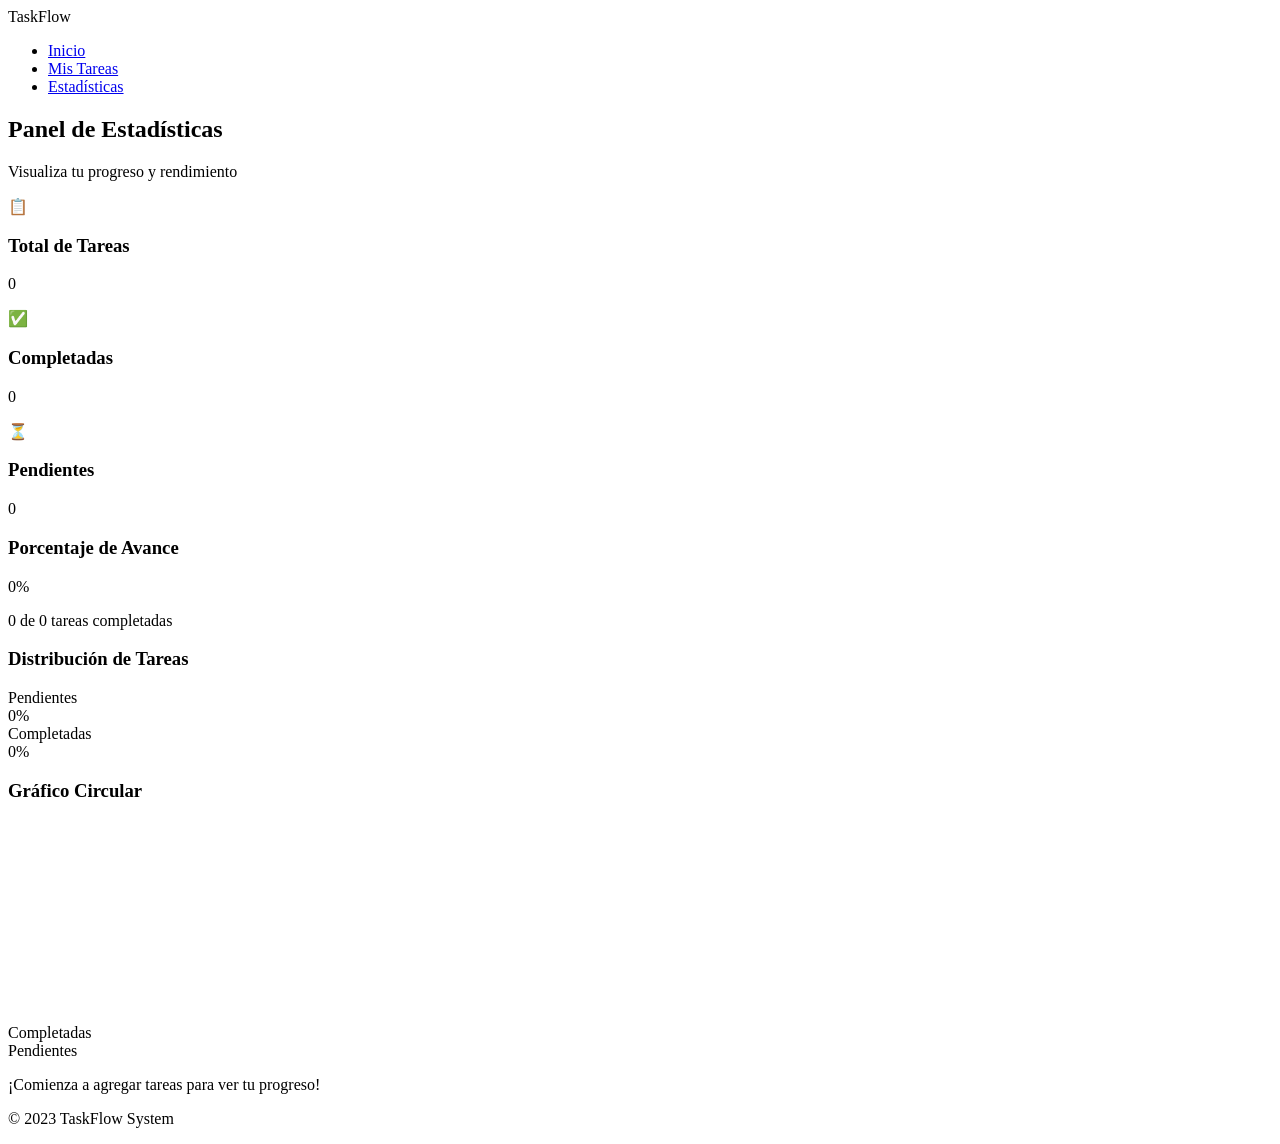
==== dashboard/dashboard.html @ 23ae8cb1 "Primer commit de la carpeta dashboard" ====
<!DOCTYPE html>
<html lang="es">
<head>
    <meta charset="UTF-8">
    <meta name="viewport" content="width=device-width, initial-scale=1.0">
    <title>TaskFlow - Estadísticas</title>
    <link rel="stylesheet" href="dashboard.css">
</head>
<body>
    <nav class="navbar">
        <div class="logo">TaskFlow</div>
        <ul class="nav-links">
            <li><a href="index.html">Inicio</a></li>
            <li><a href="tareas.html">Mis Tareas</a></li>
            <li><a href="dashboard.html" class="active">Estadísticas</a></li>
        </ul>
    </nav>

    <main class="container">
        <h2>Panel de Estadísticas</h2>
        <p class="subtitle">Visualiza tu progreso y rendimiento</p>
        
        <!-- Tarjetas de estadísticas -->
        <div class="stats-grid">
            <div class="stat-card">
                <div class="stat-icon">📋</div>
                <h3>Total de Tareas</h3>
                <p id="stat-total" class="stat-number">0</p>
            </div>
            <div class="stat-card completed">
                <div class="stat-icon">✅</div>
                <h3>Completadas</h3>
                <p id="stat-completed" class="stat-number">0</p>
            </div>
            <div class="stat-card pending">
                <div class="stat-icon">⏳</div>
                <h3>Pendientes</h3>
                <p id="stat-pending" class="stat-number">0</p>
            </div>
        </div>
        
        <!-- Barra de progreso -->
        <div class="progress-section">
            <h3>Porcentaje de Avance</h3>
            <div class="progress-bar-container">
                <div id="progress-bar" class="progress-bar" style="width: 0%;">0%</div>
            </div>
            <p id="progress-text" class="progress-text">0 de 0 tareas completadas</p>
        </div>
        
        <!-- Gráfico de barras -->
        <div class="chart-section">
            <h3>Distribución de Tareas</h3>
            <div class="bar-chart">
                <div class="bar-group">
                    <div class="bar-label">Pendientes</div>
                    <div class="bar-wrapper">
                        <div id="bar-pending" class="bar bar-red" style="height: 0%;"></div>
                    </div>
                    <div id="label-pending" class="bar-value">0%</div>
                </div>
                <div class="bar-group">
                    <div class="bar-label">Completadas</div>
                    <div class="bar-wrapper">
                        <div id="bar-completed" class="bar bar-green" style="height: 0%;"></div>
                    </div>
                    <div id="label-completed" class="bar-value">0%</div>
                </div>
            </div>
        </div>
        
        <!-- Gráfico circular -->
        <div class="chart-section">
            <h3>Gráfico Circular</h3>
            <div class="pie-chart-container">
                <canvas id="pie-chart" width="200" height="200"></canvas>
                <div class="chart-legend">
                    <div class="legend-item">
                        <span class="legend-color green"></span>
                        <span>Completadas</span>
                    </div>
                    <div class="legend-item">
                        <span class="legend-color red"></span>
                        <span>Pendientes</span>
                    </div>
                </div>
            </div>
        </div>
        
        <!-- Mensaje motivacional -->
        <div id="motivation-card" class="motivation-card">
            <p id="motivation-text">¡Comienza a agregar tareas para ver tu progreso!</p>
        </div>
    </main>

    <footer>
        <p>&copy; 2023 TaskFlow System</p>
    </footer>

    <script src="dashboard.js"></script>
</body>
</html>
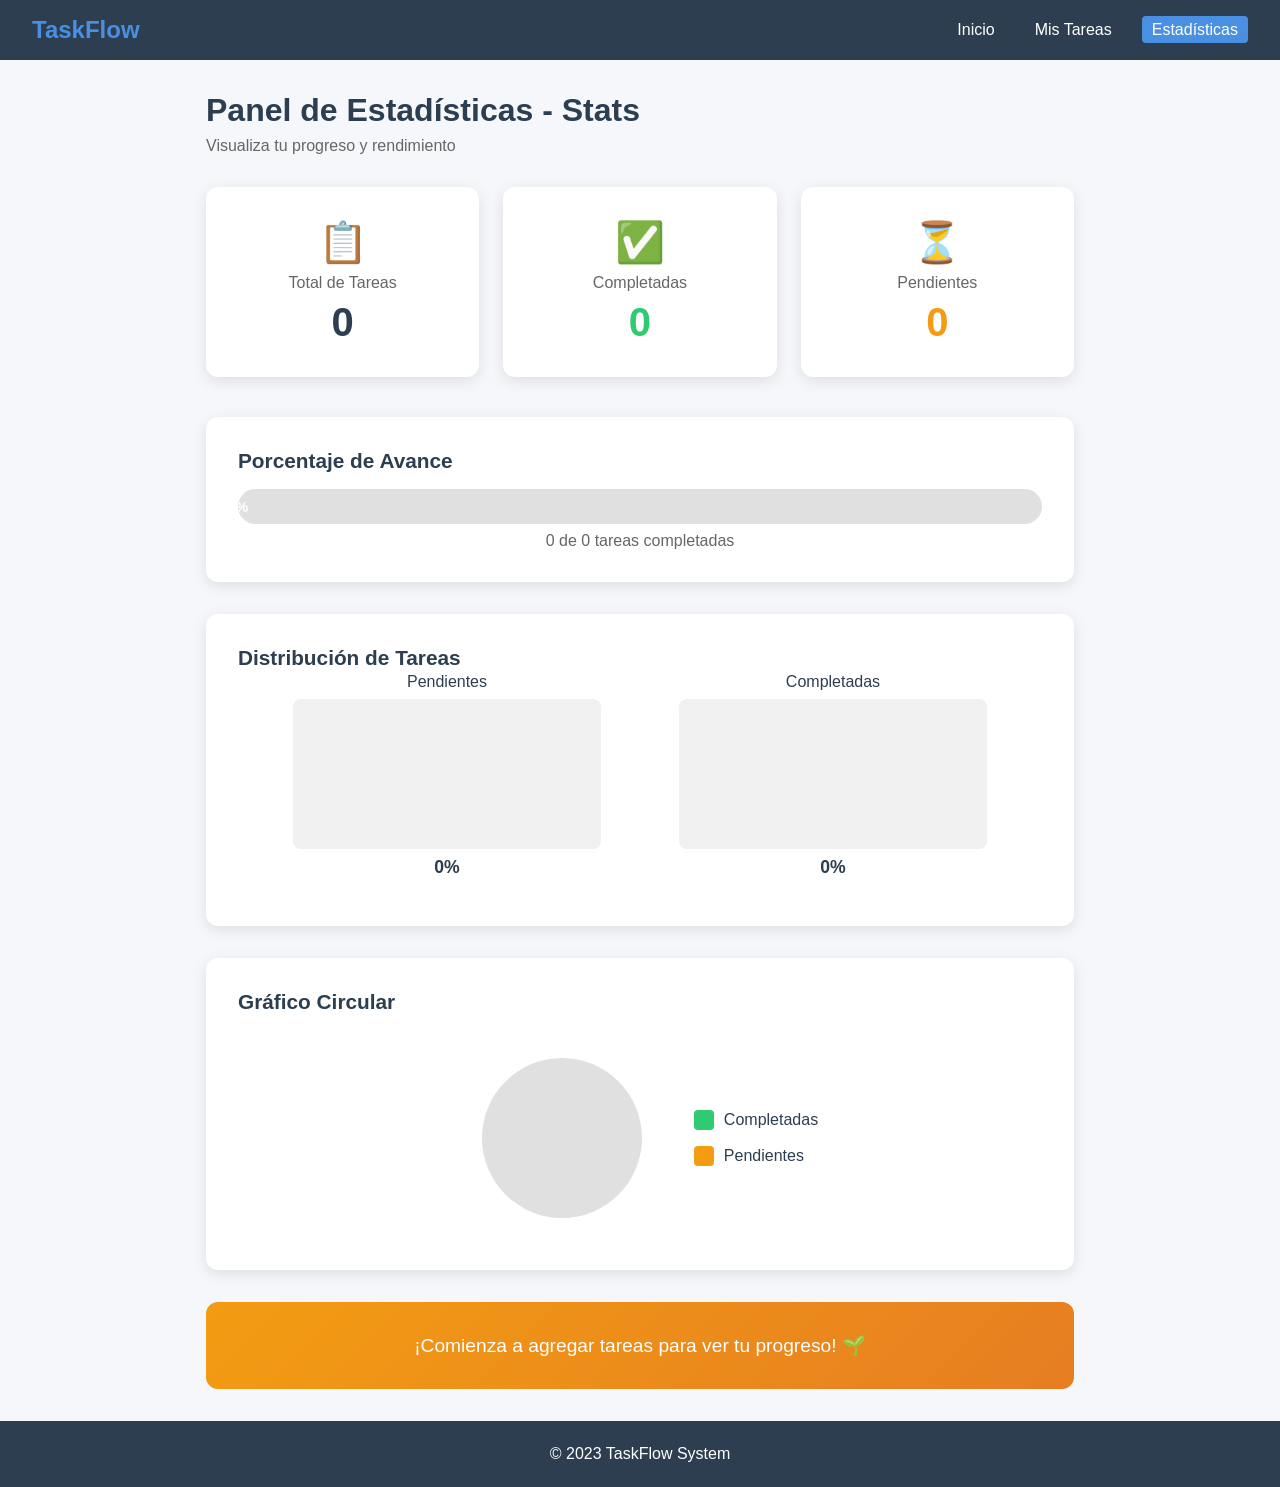
==== commit 3b0232cf: "Commit conflicto" ====
--- a/dashboard/dashboard.html
+++ b/dashboard/dashboard.html
@@ -17,7 +17,7 @@
     </nav>
 
     <main class="container">
-        <h2>Panel de Estadísticas</h2>
+        <h2>Panel de Estadísticas - Stats</h2>
         <p class="subtitle">Visualiza tu progreso y rendimiento</p>
         
         <!-- Tarjetas de estadísticas -->
--- a/dashboard/dashboard.css
+++ b/dashboard/dashboard.css
@@ -0,0 +1,291 @@
+:root {
+    --primary: #4a90e2;
+    --secondary: #f5f7fa;
+    --dark: #2c3e50;
+    --light: #ffffff;
+    --success: #2ecc71;
+    --warning: #f39c12;
+    --danger: #e74c3c;
+}
+
+* {
+    margin: 0;
+    padding: 0;
+    box-sizing: border-box;
+    font-family: 'Segoe UI', Tahoma, Geneva, Verdana, sans-serif;
+}
+
+body {
+    background-color: var(--secondary);
+    color: var(--dark);
+    min-height: 100vh;
+    display: flex;
+    flex-direction: column;
+}
+
+/* Navbar */
+.navbar {
+    background: var(--dark);
+    padding: 1rem 2rem;
+    display: flex;
+    justify-content: space-between;
+    align-items: center;
+}
+
+.logo {
+    font-size: 1.5rem;
+    font-weight: bold;
+    color: var(--primary);
+}
+
+.nav-links {
+    list-style: none;
+    display: flex;
+    gap: 20px;
+}
+
+.nav-links a {
+    color: var(--light);
+    text-decoration: none;
+    padding: 5px 10px;
+    border-radius: 4px;
+    transition: 0.3s;
+}
+
+.nav-links a:hover,
+.nav-links a.active {
+    background: var(--primary);
+}
+
+/* Container */
+.container {
+    max-width: 900px;
+    margin: 2rem auto;
+    padding: 0 1rem;
+    width: 100%;
+    flex: 1;
+}
+
+.container h2 {
+    font-size: 2rem;
+    margin-bottom: 0.5rem;
+}
+
+.subtitle {
+    color: #666;
+    margin-bottom: 2rem;
+}
+
+/* Stats Grid */
+.stats-grid {
+    display: grid;
+    grid-template-columns: repeat(auto-fit, minmax(200px, 1fr));
+    gap: 1.5rem;
+    margin-bottom: 2.5rem;
+}
+
+.stat-card {
+    background: white;
+    padding: 2rem;
+    border-radius: 12px;
+    box-shadow: 0 4px 15px rgba(0,0,0,0.1);
+    text-align: center;
+    transition: transform 0.3s;
+}
+
+.stat-card:hover {
+    transform: translateY(-5px);
+}
+
+.stat-icon {
+    font-size: 2.5rem;
+    margin-bottom: 0.5rem;
+}
+
+.stat-card h3 {
+    font-size: 1rem;
+    color: #666;
+    margin-bottom: 0.5rem;
+    font-weight: 500;
+}
+
+.stat-number {
+    font-size: 2.5rem;
+    font-weight: bold;
+    color: var(--dark);
+}
+
+.stat-card.completed .stat-number {
+    color: var(--success);
+}
+
+.stat-card.pending .stat-number {
+    color: var(--warning);
+}
+
+/* Progress Section */
+.progress-section {
+    background: white;
+    padding: 2rem;
+    border-radius: 12px;
+    box-shadow: 0 4px 15px rgba(0,0,0,0.1);
+    margin-bottom: 2rem;
+}
+
+.progress-section h3 {
+    font-size: 1.3rem;
+    margin-bottom: 1rem;
+}
+
+.progress-bar-container {
+    background: #e0e0e0;
+    height: 35px;
+    border-radius: 20px;
+    overflow: hidden;
+    position: relative;
+}
+
+.progress-bar {
+    background: linear-gradient(90deg, var(--success), #27ae60);
+    height: 100%;
+    display: flex;
+    align-items: center;
+    justify-content: center;
+    color: white;
+    font-weight: bold;
+    font-size: 0.9rem;
+    transition: width 0.5s ease;
+    border-radius: 20px;
+}
+
+.progress-text {
+    text-align: center;
+    margin-top: 0.5rem;
+    color: #666;
+}
+
+/* Chart Section */
+.chart-section {
+    background: white;
+    padding: 2rem;
+    border-radius: 12px;
+    box-shadow: 0 4px 15px rgba(0,0,0,0.1);
+    margin-bottom: 2rem;
+}
+
+.chart-section h3 {
+    font-size: 1.3rem;
+    margin-bottom: 1.5rem;
+}
+
+/* Bar Chart */
+.bar-chart {
+    display: flex;
+    justify-content: space-around;
+    align-items: flex-end;
+    height: 200px;
+    padding: 1rem;
+}
+
+.bar-group {
+    display: flex;
+    flex-direction: column;
+    align-items: center;
+    width: 40%;
+}
+
+.bar-label {
+    font-weight: 500;
+    margin-bottom: 0.5rem;
+}
+
+.bar-wrapper {
+    width: 100%;
+    height: 150px;
+    background: #f0f0f0;
+    border-radius: 8px;
+    display: flex;
+    align-items: flex-end;
+    overflow: hidden;
+}
+
+.bar {
+    width: 100%;
+    transition: height 0.5s ease;
+    border-radius: 8px 8px 0 0;
+}
+
+.bar-red {
+    background: linear-gradient(180deg, var(--warning), #e67e22);
+}
+
+.bar-green {
+    background: linear-gradient(180deg, var(--success), #27ae60);
+}
+
+.bar-value {
+    margin-top: 0.5rem;
+    font-weight: bold;
+    font-size: 1.1rem;
+}
+
+/* Pie Chart */
+.pie-chart-container {
+    display: flex;
+    justify-content: center;
+    align-items: center;
+    gap: 2rem;
+    flex-wrap: wrap;
+}
+
+#pie-chart {
+    max-width: 200px;
+}
+
+.chart-legend {
+    display: flex;
+    flex-direction: column;
+    gap: 1rem;
+}
+
+.legend-item {
+    display: flex;
+    align-items: center;
+    gap: 10px;
+}
+
+.legend-color {
+    width: 20px;
+    height: 20px;
+    border-radius: 4px;
+}
+
+.legend-color.green {
+    background: var(--success);
+}
+
+.legend-color.red {
+    background: var(--warning);
+}
+
+/* Motivation Card */
+.motivation-card {
+    background: linear-gradient(135deg, var(--primary), #667eea);
+    padding: 2rem;
+    border-radius: 12px;
+    text-align: center;
+    color: white;
+}
+
+.motivation-card p {
+    font-size: 1.2rem;
+    font-weight: 500;
+}
+
+/* Footer */
+footer {
+    text-align: center;
+    padding: 1.5rem;
+    background: var(--dark);
+    color: var(--light);
+}
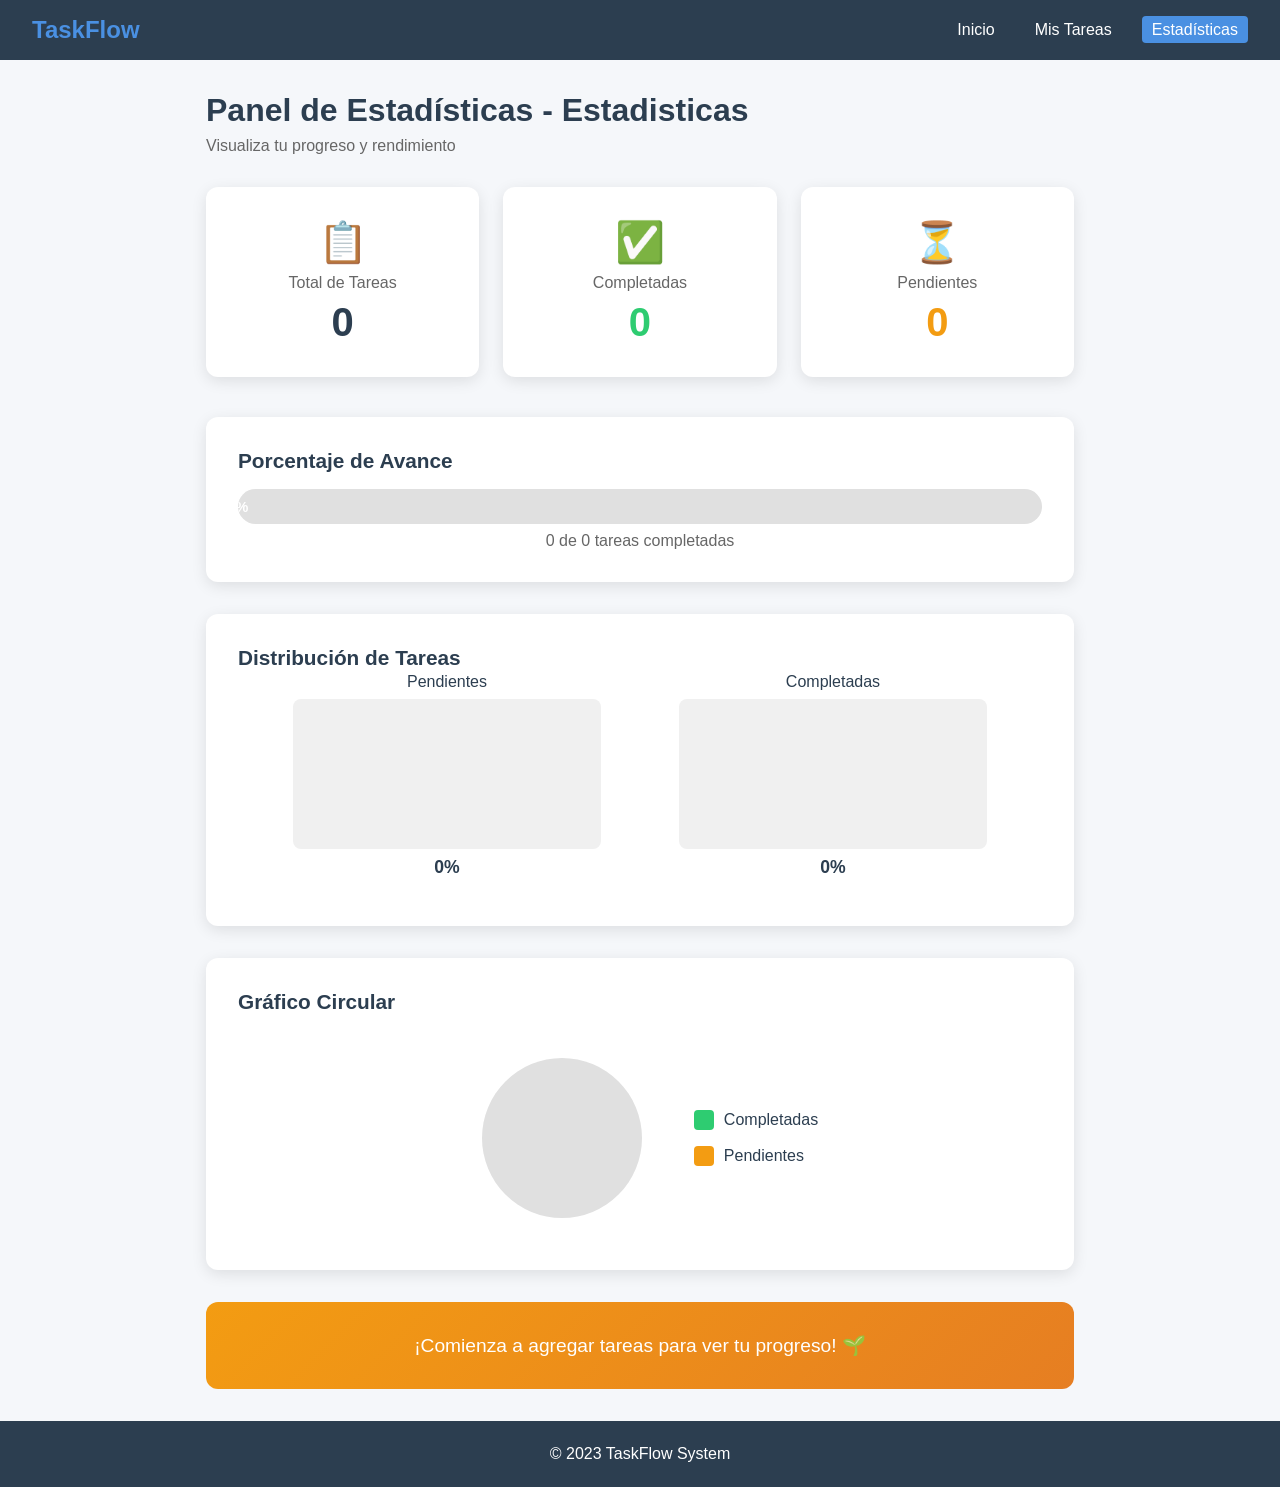
==== commit 12dd6211: "Commit conflicto en dashboard" ====
--- a/dashboard/dashboard.html
+++ b/dashboard/dashboard.html
@@ -17,7 +17,7 @@
     </nav>
 
     <main class="container">
-        <h2>Panel de Estadísticas - Stats</h2>
+        <h2>Panel de Estadísticas - Estadisticas</h2>
         <p class="subtitle">Visualiza tu progreso y rendimiento</p>
         
         <!-- Tarjetas de estadísticas -->
